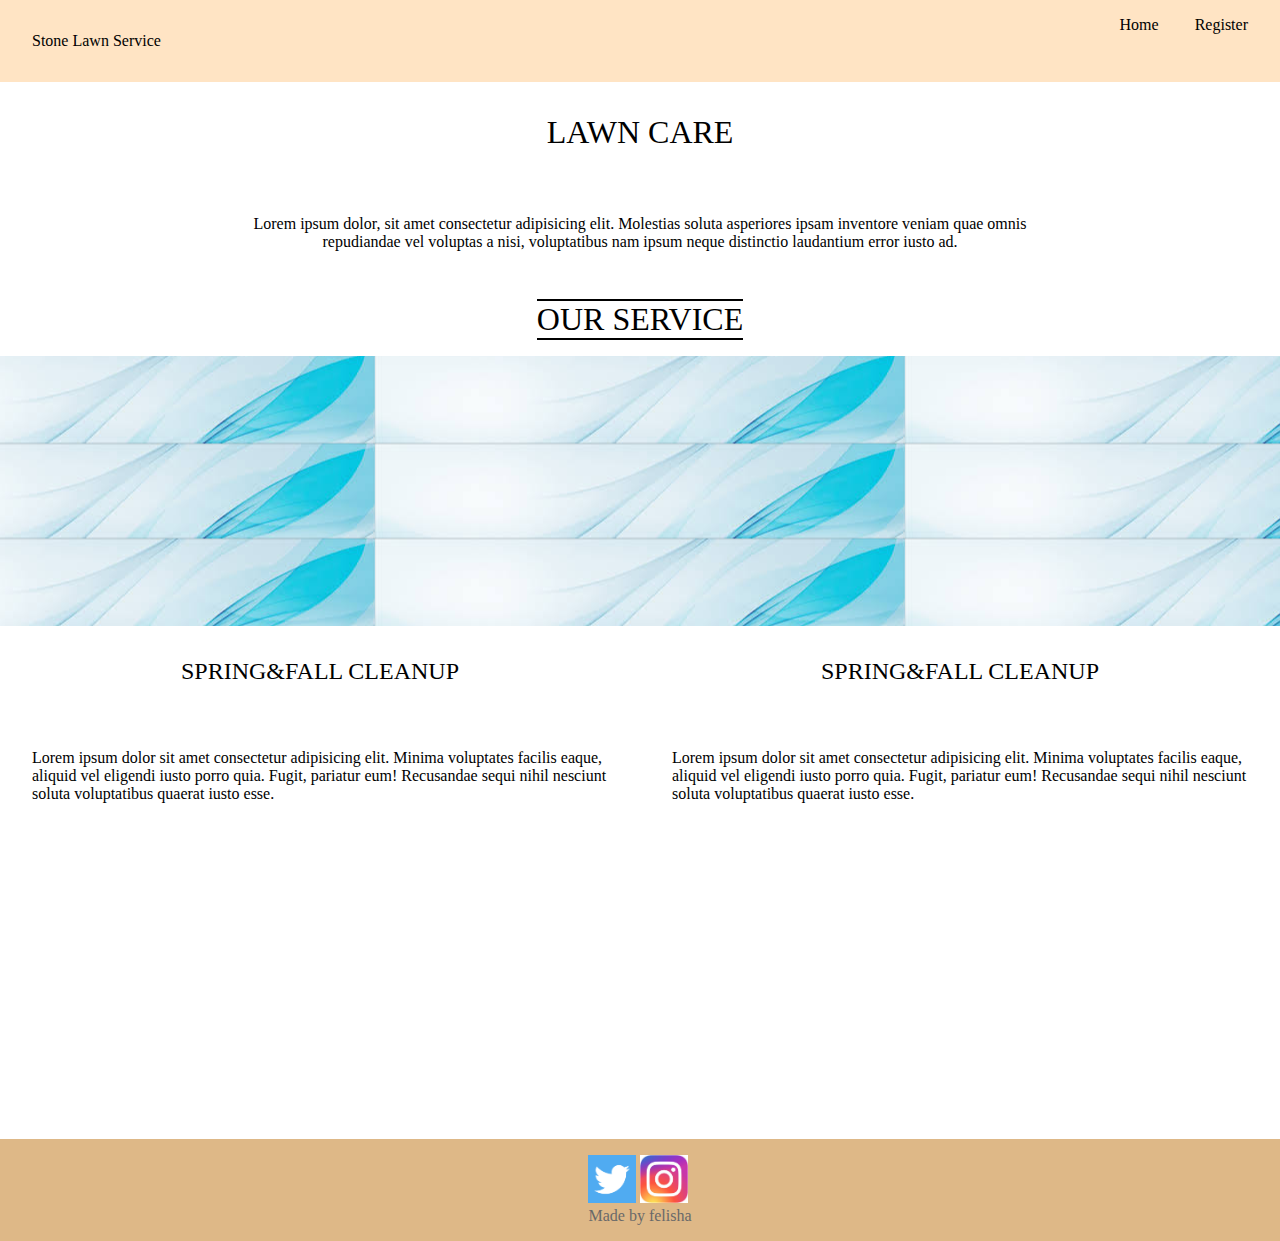
==== index.html @ 999ee8d3 "initial commit" ====
<!DOCTYPE html>
<html lang="en">
<head>
    <meta charset="UTF-8">
    <meta name="viewport" content="width=device-width, initial-scale=1.0">
    <title>Regen 3 FAVE</title>
    <link rel="stylesheet" href="style.css">
</head>
<body>
    <nav class="nav">
        <div class="nav-item">
            <div class="nav-left">
                stone lawn service
            </div>
        </div>
        <div class="nav-right">
            <span class="nav-item">home</span>
            <span class="nav-item">register</span>
        </div>
    </nav>
    <div class=" picturepicture-1"></div>
    <main class="main">
        <h1 class="heading heading-1">
            lawn care
        </h1>
        <p class="content">
            Lorem ipsum dolor, sit amet consectetur adipisicing elit. Molestias soluta asperiores ipsam inventore veniam quae omnis repudiandae vel voluptas a nisi, voluptatibus nam ipsum neque distinctio laudantium error iusto ad.
        </p>
        <h1 class="heading heading-2">
            Our service
        </h1>
    </main>
    <div class="picture picture-2"></div>
    <div class="bottom-content">
        <div class="bottom-section bottom-left">
            <h2 class="bottom-title">
                Spring&Fall cleanup
            </h2>
            <span class="bottom-text">
                Lorem ipsum dolor sit amet consectetur adipisicing elit. Minima voluptates facilis eaque, aliquid vel eligendi iusto porro quia. Fugit, pariatur eum! Recusandae sequi nihil nesciunt soluta voluptatibus quaerat iusto esse.
            </span>
            <img src="https://www.its.ac.id/news/wp-content/uploads/sites/2/2019/11/images.jpg" alt="" class="bottom-image">
        </div>
        <div class="bottom-section bottom-right">
            <h2 class="bottom-title">
                Spring&Fall cleanup
            </h2>
            <span class="bottom-text">
                Lorem ipsum dolor sit amet consectetur adipisicing elit. Minima voluptates facilis eaque, aliquid vel eligendi iusto porro quia. Fugit, pariatur eum! Recusandae sequi nihil nesciunt soluta voluptatibus quaerat iusto esse.
            </span>
            <img src="https://www.its.ac.id/news/wp-content/uploads/sites/2/2019/11/images.jpg" alt="" class="bottom-image">

        </div>
    </div>
    <footer class="footer">
        <div class="footer-top">
           <img src="[data-uri]" alt="">
            <img src="[data-uri]" alt="">
            <p>Made by felisha</p>
        </div>
    </footer>
</body>
</html>
---- style.css ----
*{
    margin: 0;
    padding: 0;
    box-sizing: border-box;
}

.nav{
    display: flex;
    justify-content: space-between;
    background-color: bisque;
    color: black;
    padding: 1rem;
    text-transform: capitalize;
}

.nav-item {
    margin: 1rem;
}

.picture{
    height: 30vh;
    background-image: url([data-uri]);
    background-position: center;

}

.picture-2{
        background-image: url([data-uri]);
}

.main{
    display: flex;
    flex-direction: column;
    justify-content: center;
    align-items: center;
}

.main > * {
    margin: 2rem;
}

.heading{
    text-transform: uppercase;
    font-weight: 100;
}

.content{
    width: 50rem;
    text-align: center;
}

.heading-2{
    border-top: 2px solid black;
    border-bottom: 2px solid black;
    margin: 1rem;
}


.bottom-content{
    display: flex;
}

.bottom-title{
    text-transform: uppercase;
    font-weight: 200;
}

.bottom-image{
    height: 15rem;
}

.bottom-section{
    display: flex;
    flex-direction: column;
    justify-content: center;
    align-items: center;
}

.bottom-section > * {
    margin: 2rem;
}

.footer{
    background-color: burlywood;
    color: dimgray;
    display: flex;
    flex-direction: column;
    justify-content: center;
    align-items: center;
    padding: 1rem;
}

.footer-bottom{
    text-transform: capitalize;
}
.footer-top > img{
    height: 3rem;
}
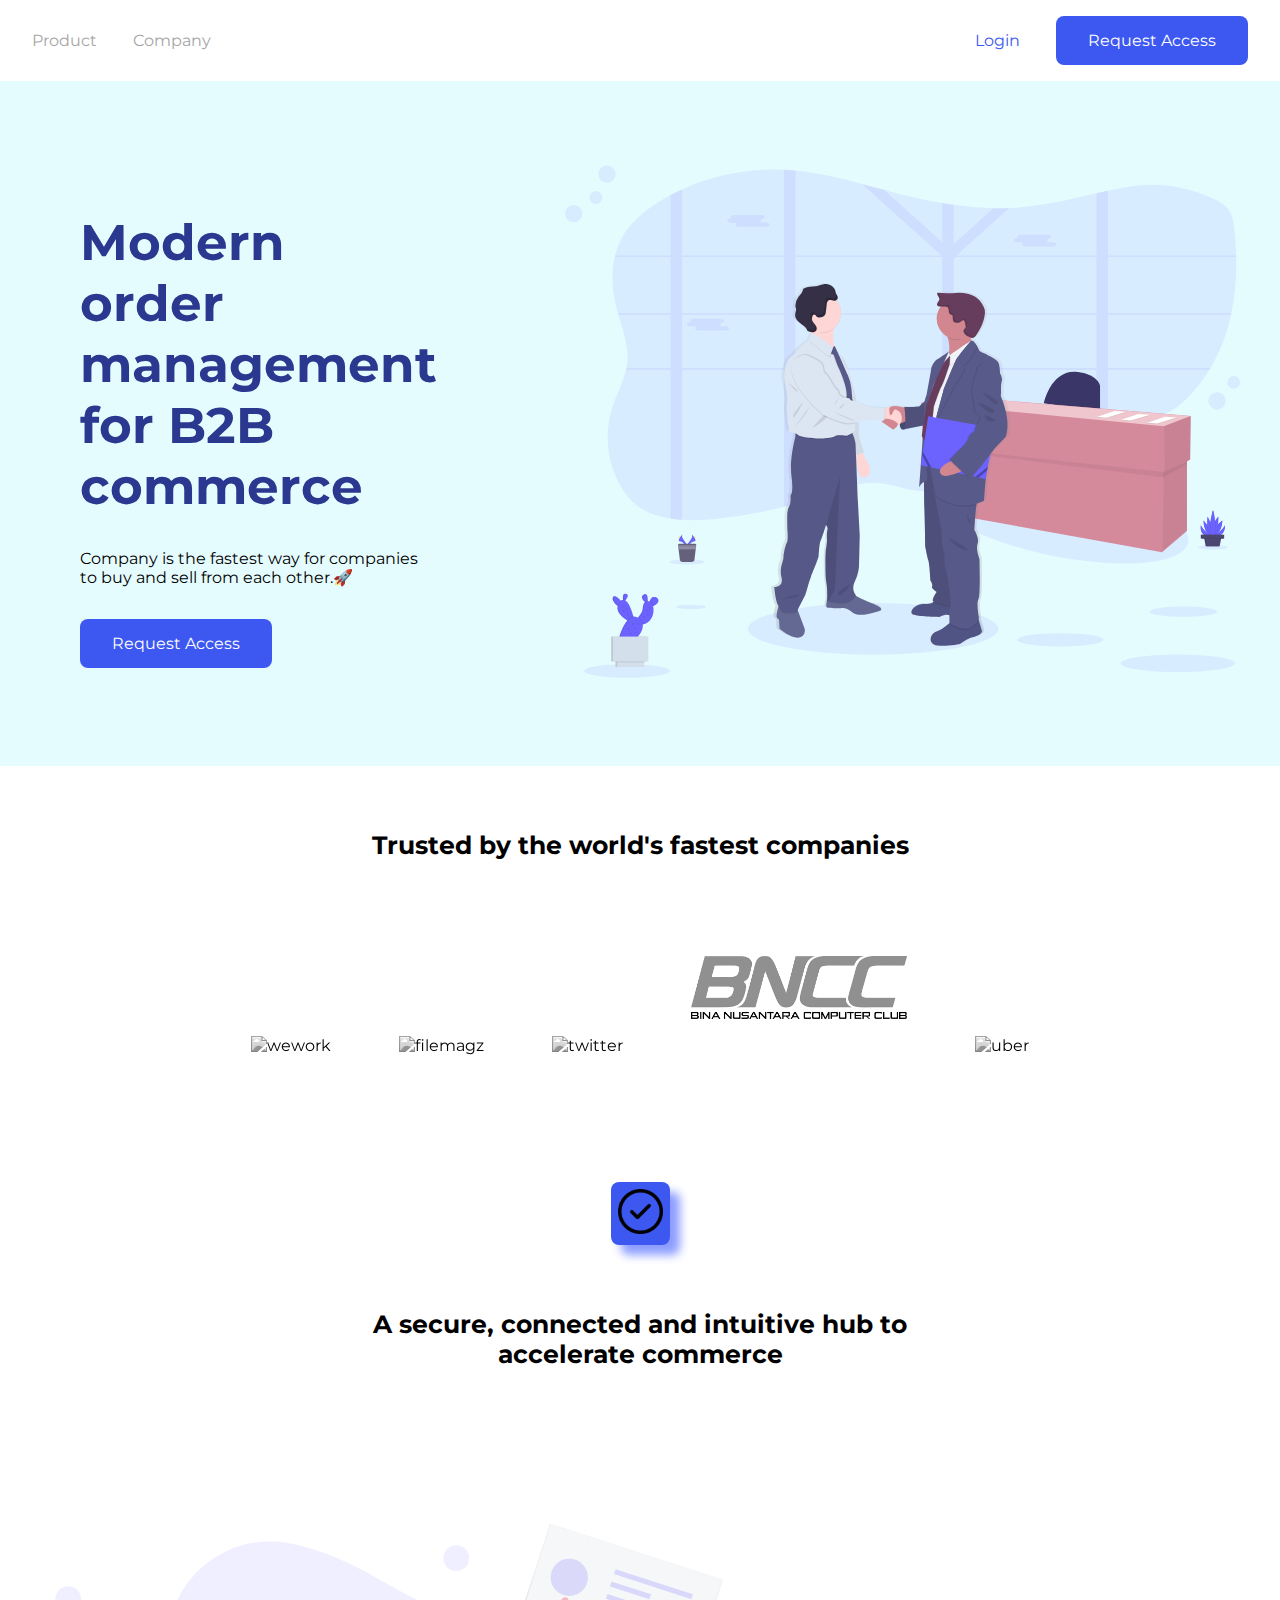
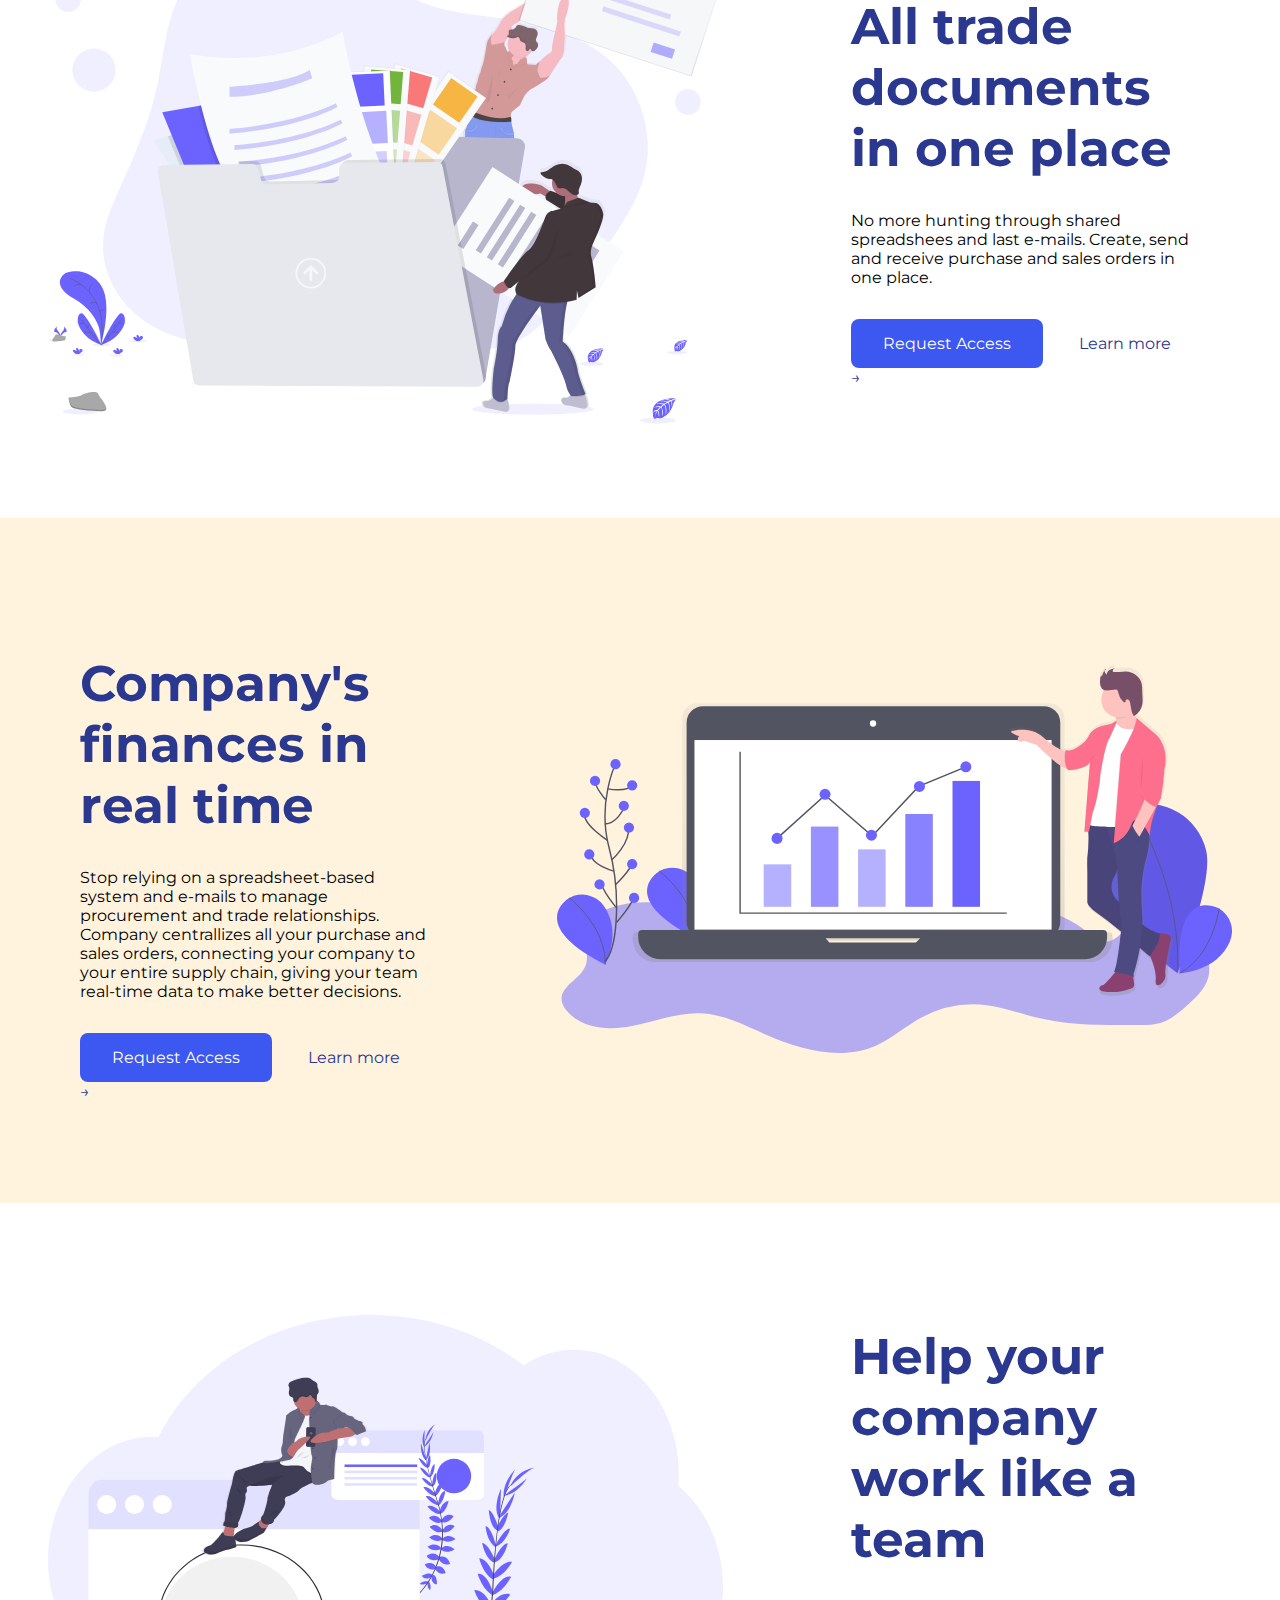
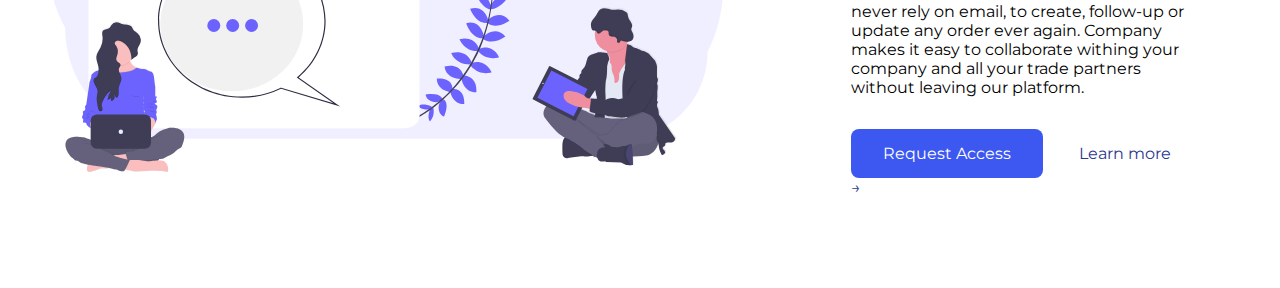
==== commit a3fd8a75: "compro halfway done" ====
--- a/index.html
+++ b/index.html
@@ -1,63 +1,129 @@
 <!DOCTYPE html>
 <html lang="en">
+
 <head>
     <meta charset="UTF-8">
     <meta name="viewport" content="width=device-width, initial-scale=1.0">
-    <title>Regen 3 FAVE</title>
+    <title>FM Inc</title>
+    <link
+        href="https://fonts.googleapis.com/css2?family=Montserrat:ital,wght@0,500;0,600;0,700;0,800;0,900;1,200&display=swap"
+        rel="stylesheet">
     <link rel="stylesheet" href="style.css">
 </head>
+
 <body>
+
     <nav class="nav">
-        <div class="nav-item">
-            <div class="nav-left">
-                stone lawn service
-            </div>
+        <div class="nav-left">
+            <a href="#" class="nav-item">Product</a href="#">
+            <a href="#" class="nav-item">Company</a href="#">
+        </div>
+        <div class="nav-mid">
+            <img src="" alt="" class="nav-item">
         </div>
         <div class="nav-right">
-            <span class="nav-item">home</span>
-            <span class="nav-item">register</span>
+            <a href="#" class="nav-item">Login</a href="#">
+            <a href="#" class="reg-btn">Request Access</a>
         </div>
     </nav>
-    <div class=" picturepicture-1"></div>
+
     <main class="main">
-        <h1 class="heading heading-1">
-            lawn care
-        </h1>
-        <p class="content">
-            Lorem ipsum dolor, sit amet consectetur adipisicing elit. Molestias soluta asperiores ipsam inventore veniam quae omnis repudiandae vel voluptas a nisi, voluptatibus nam ipsum neque distinctio laudantium error iusto ad.
-        </p>
-        <h1 class="heading heading-2">
-            Our service
-        </h1>
+        <div class="sec-content">
+            <h2 class="heading">
+                Modern order management for B2B commerce
+            </h2>
+            <p class="content">
+                Company is the fastest way for companies to buy and sell from each other.🚀
+            </p>
+            <a href="#" class="reg-btn">Request Access</a>
+        </div>
+        <div class="sec-illus">
+            <img src="asset/undraw_business_deal_cpi9.svg"
+                alt="Business Deal" class="illus">
+        </div>
     </main>
-    <div class="picture picture-2"></div>
-    <div class="bottom-content">
-        <div class="bottom-section bottom-left">
-            <h2 class="bottom-title">
-                Spring&Fall cleanup
+
+    <div class="sec2">
+        <h3 class="title">Trusted by the world's fastest companies</h3>
+        <div class="logos">
+            <img src="https://www.stickpng.com/assets/images/5842fb74a6515b1e0ad75b32.png" alt="wework" class="logo">
+            <img src="https://www.filemagz.com/wp-content/uploads/2015/11/cropped-logo_file_web.png" alt="filemagz"
+                class="logo">
+            <img src="https://www.iqraprimary.com/wp-content/uploads/2019/09/twitter-logo.png" alt="twitter"
+                class="logo">
+            <img src="[data-uri]"
+                alt="bncc" class="logo">
+            <img src="https://pngimg.com/uploads/uber/uber_PNG19.png" alt="uber" class="logo">
+        </div>
+        <br>
+        <br>
+        <br>
+        <br>
+        <br>
+        <div class="check-icon">
+            <img src="asset/check-mark.png" alt="check-mark">
+        </div>
+        <h3 class="title">A secure, connected and intuitive hub to accelerate commerce</h3>
+
+    </div>
+
+    <div class="sec3 sec">
+        <div class="sec-illus">
+            <img src="asset/undraw_upload_87y9.svg" alt="upload" class="illus">
+        </div>
+        <div class="sec-content">
+            <h2 class="heading">
+                All trade documents in one place
             </h2>
-            <span class="bottom-text">
-                Lorem ipsum dolor sit amet consectetur adipisicing elit. Minima voluptates facilis eaque, aliquid vel eligendi iusto porro quia. Fugit, pariatur eum! Recusandae sequi nihil nesciunt soluta voluptatibus quaerat iusto esse.
-            </span>
-            <img src="https://www.its.ac.id/news/wp-content/uploads/sites/2/2019/11/images.jpg" alt="" class="bottom-image">
-        </div>
-        <div class="bottom-section bottom-right">
-            <h2 class="bottom-title">
-                Spring&Fall cleanup
-            </h2>
-            <span class="bottom-text">
-                Lorem ipsum dolor sit amet consectetur adipisicing elit. Minima voluptates facilis eaque, aliquid vel eligendi iusto porro quia. Fugit, pariatur eum! Recusandae sequi nihil nesciunt soluta voluptatibus quaerat iusto esse.
-            </span>
-            <img src="https://www.its.ac.id/news/wp-content/uploads/sites/2/2019/11/images.jpg" alt="" class="bottom-image">
+            <p class="content">
+                No more hunting through shared spreadshees and last e-mails. Create, send and receive purchase and sales orders in one place.
+            </p>
+            <div class="links">
+                <a href="#" class="reg-btn">Request Access</a>
+                <a href="#" class="learn-more">Learn more →</a>
+            </div>
 
         </div>
     </div>
-    <footer class="footer">
-        <div class="footer-top">
-           <img src="[data-uri]" alt="">
-            <img src="[data-uri]" alt="">
-            <p>Made by felisha</p>
+
+    <div class="sec4 sec">
+        <div class="sec-content">
+            <h2 class="heading">Company's finances in real time</h2>
+            <p class="content">
+                Stop relying on a spreadsheet-based system and e-mails to manage procurement and trade relationships. Company centrallizes all your purchase and sales orders, connecting your company to your entire supply chain, giving your team real-time data to make better decisions.
+            </p>
+            <div class="links">
+                <a href="#" class="reg-btn">Request Access</a>
+                <a href="#" class="learn-more">Learn more →</a>
+            </div>
         </div>
-    </footer>
+        <div class="sec-illus">
+            <img src="asset/undraw_finance_0bdk.svg" alt="sec3" class="illus">
+        </div>
+    </div>
+
+    <div class="sec sec3">
+        <div class="sec-illus">
+            <img src="asset/undraw_Group_chat_unwm.svg" alt="group-char" class="illus">
+        </div>
+        <div class="sec-content">
+            <h2 class="heading">
+                Help your company work like a team
+            </h2>
+            <p class="content">
+                never rely on email, to create, follow-up or update any order ever again. Company makes it easy to collaborate withing your company and all your trade partners without leaving our platform.
+            </p>
+            <div class="links">
+                <a href="#" class="reg-btn">Request Access</a>
+                <a href="#" class="learn-more">Learn more →</a>
+            </div>
+        </div>
+    </div>
+
+
+
+
+
 </body>
+
 </html>--- a/style.css
+++ b/style.css
@@ -1,100 +1,163 @@
-*{
+* {
     margin: 0;
     padding: 0;
     box-sizing: border-box;
+    font-family: 'Montserrat', sans-serif;
 }
 
-.nav{
+.nav {
     display: flex;
     justify-content: space-between;
-    background-color: bisque;
-    color: black;
+    align-items: center;
+    background-color: white;
     padding: 1rem;
-    text-transform: capitalize;
 }
 
-.nav-item {
-    margin: 1rem;
+
+a {
+    text-decoration: none;
 }
 
-.picture{
-    height: 30vh;
-    background-image: url([data-uri]);
-    background-position: center;
-
+.nav a {
+    margin: 0rem 1rem;
 }
 
-.picture-2{
-        background-image: url([data-uri]);
+.nav-left .nav-item {
+    color: #A5A5A5;
 }
 
-.main{
+.nav-left .nav-item:hover {
+    color: #3C58F0;
+}
+
+
+.reg-btn {
+    background-color: #3C58F0;
+    border: none;
+    border-radius: 0.5rem;
+    color: white;
+    padding: 15px 32px;
+    text-align: center;
+    display: inline-block;
+    font-size: 16px;
+}
+
+.reg-btn:hover {
+    background-color: rgb(48, 67, 172);
+    border: none;
+    border-radius: 0.5rem;
+    color: white;
+    padding: 15px 32px;
+    text-align: center;
+    display: inline-block;
+    font-size: 16px;
+}
+
+.nav-right .nav-item {
+    color: #3C58F0;
+}
+
+.nav-right .nav-item:hover {
+    color: rgb(105, 120, 216);
+}
+
+.illus {
+    height: 65vh;
+    width: 75vh;
+    margin: 3rem 3rem;
+}
+
+.heading {
+    color: #2B388F;
+    font-size: 50px;
+    margin: 2rem 0rem;
+}
+
+.content {
+    margin: 2rem 0rem;
+}
+
+.main {
+    display: flex;
+    flex-direction: row;
+    justify-content: space-around;
+    align-items: center;
+    background-color: #E5FCFF;
+}
+
+
+.sec-content {
+    margin: 5rem;
+}
+
+.sec2 {
     display: flex;
     flex-direction: column;
     justify-content: center;
     align-items: center;
 }
 
-.main > * {
+.title {
+    font-weight: 2000;
+    font-size: 25px;
+    padding: 2rem 20rem;
     margin: 2rem;
-}
-
-.heading{
-    text-transform: uppercase;
-    font-weight: 100;
-}
-
-.content{
-    width: 50rem;
     text-align: center;
 }
 
-.heading-2{
-    border-top: 2px solid black;
-    border-bottom: 2px solid black;
-    margin: 1rem;
-}
-
-
-.bottom-content{
-    display: flex;
-}
-
-.bottom-title{
-    text-transform: uppercase;
-    font-weight: 200;
-}
-
-.bottom-image{
-    height: 15rem;
-}
-
-.bottom-section{
-    display: flex;
-    flex-direction: column;
-    justify-content: center;
+.logos {
+    flex-direction: row;
+    justify-content: space-around;
     align-items: center;
 }
 
-.bottom-section > * {
+.logo {
+    height: 7vh;
     margin: 2rem;
+    filter: grayscale(100%)
 }
 
-.footer{
-    background-color: burlywood;
-    color: dimgray;
-    display: flex;
-    flex-direction: column;
-    justify-content: center;
-    align-items: center;
-    padding: 1rem;
+.check-icon {
+    background-color: #3C58F0;
+    border: none;
+    border-radius: 0.5rem;
+    box-shadow: 10px 10px 10px rgb(140, 157, 255);
+    padding: 7px 7px;
+    text-align: center;
+    display: inline-block;
 }
 
-.footer-bottom{
-    text-transform: capitalize;
-}
-.footer-top > img{
-    height: 3rem;
+.check-icon img {
+    height: 5vh;
+    color: white;
+    /* margin-top: 6rem; */
 }
 
+.sec3 {
 
+    display: flex;
+    flex-direction: row;
+    justify-content: space-around;
+    align-items: center;
+
+}
+
+.learn-more {
+    margin: 2rem;
+    color: #2B388F;
+}
+
+.learn-more:hover {
+    margin: 2rem;
+    color: rgb(105, 120, 216);
+}
+
+.sec4 {
+
+    display: flex;
+    flex-direction: row;
+    justify-content: space-around;
+    align-items: center;
+    background-color: #FFF3DE;
+
+}
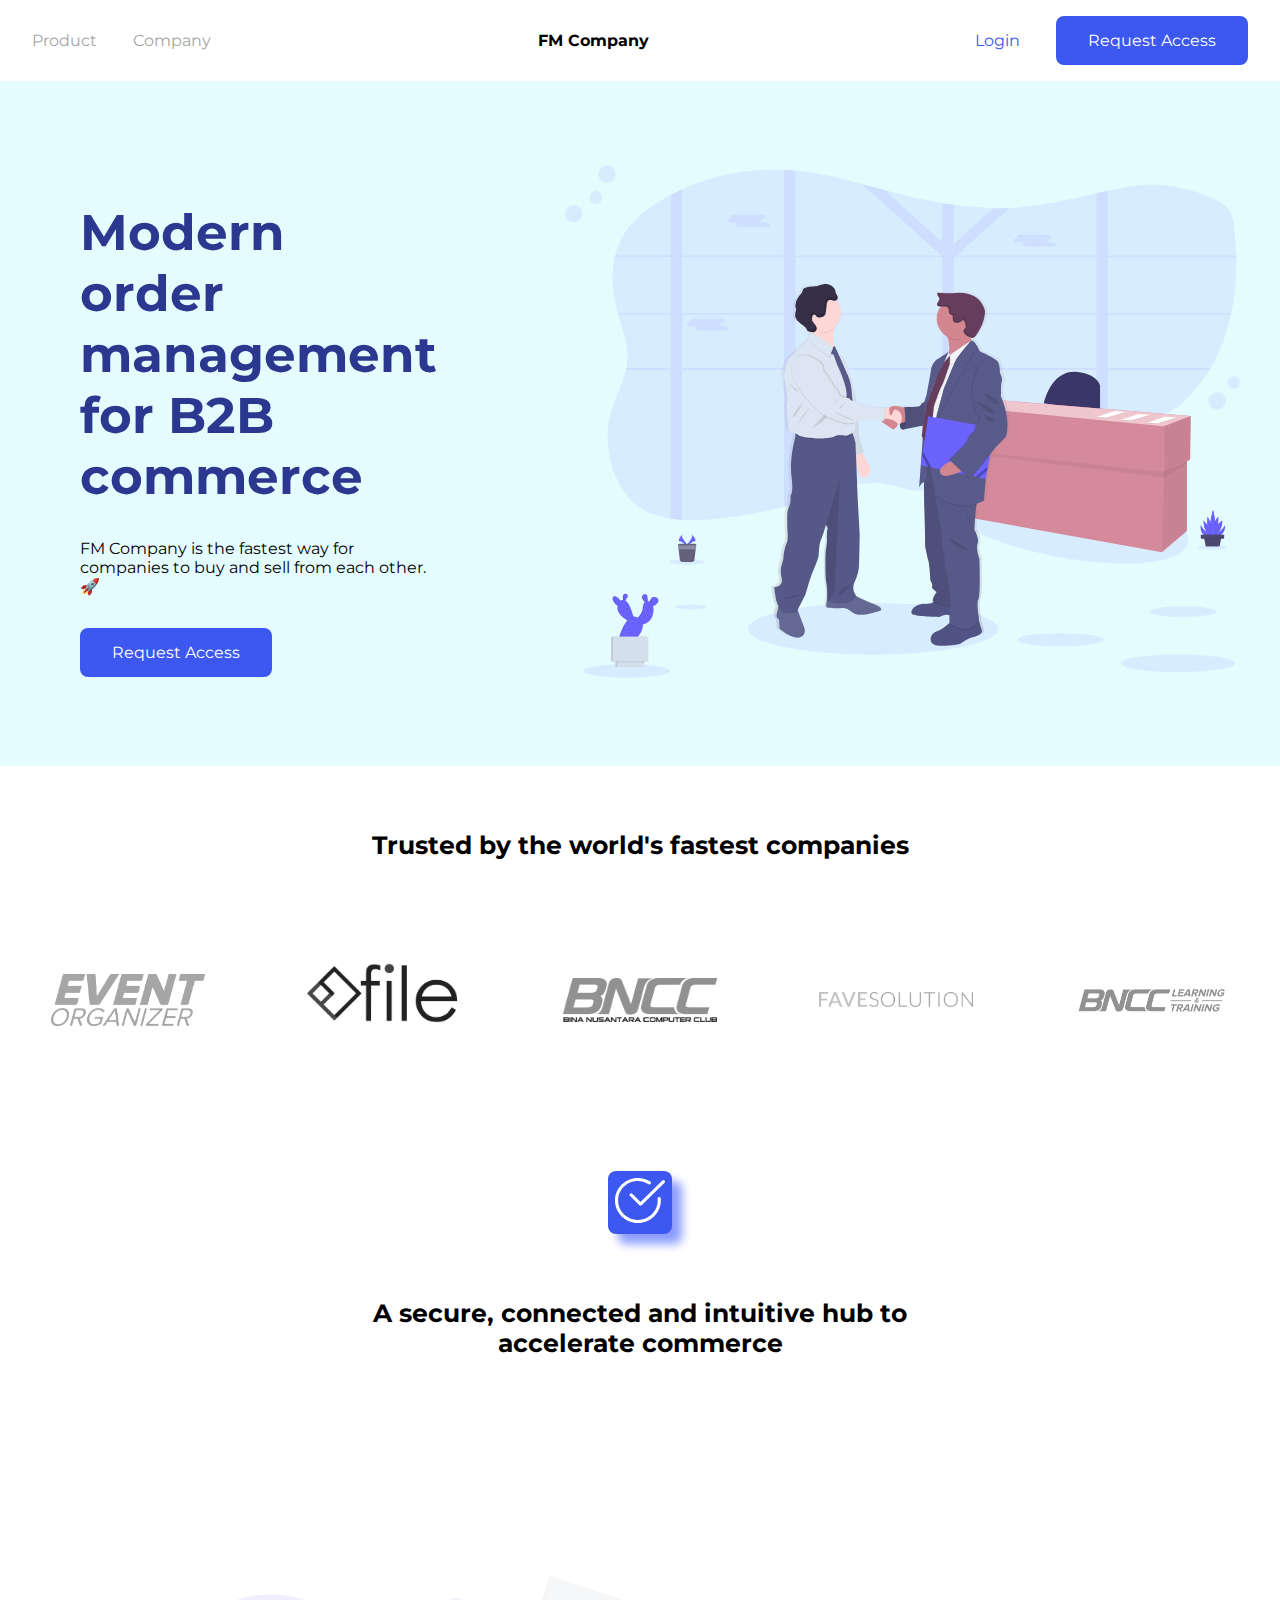
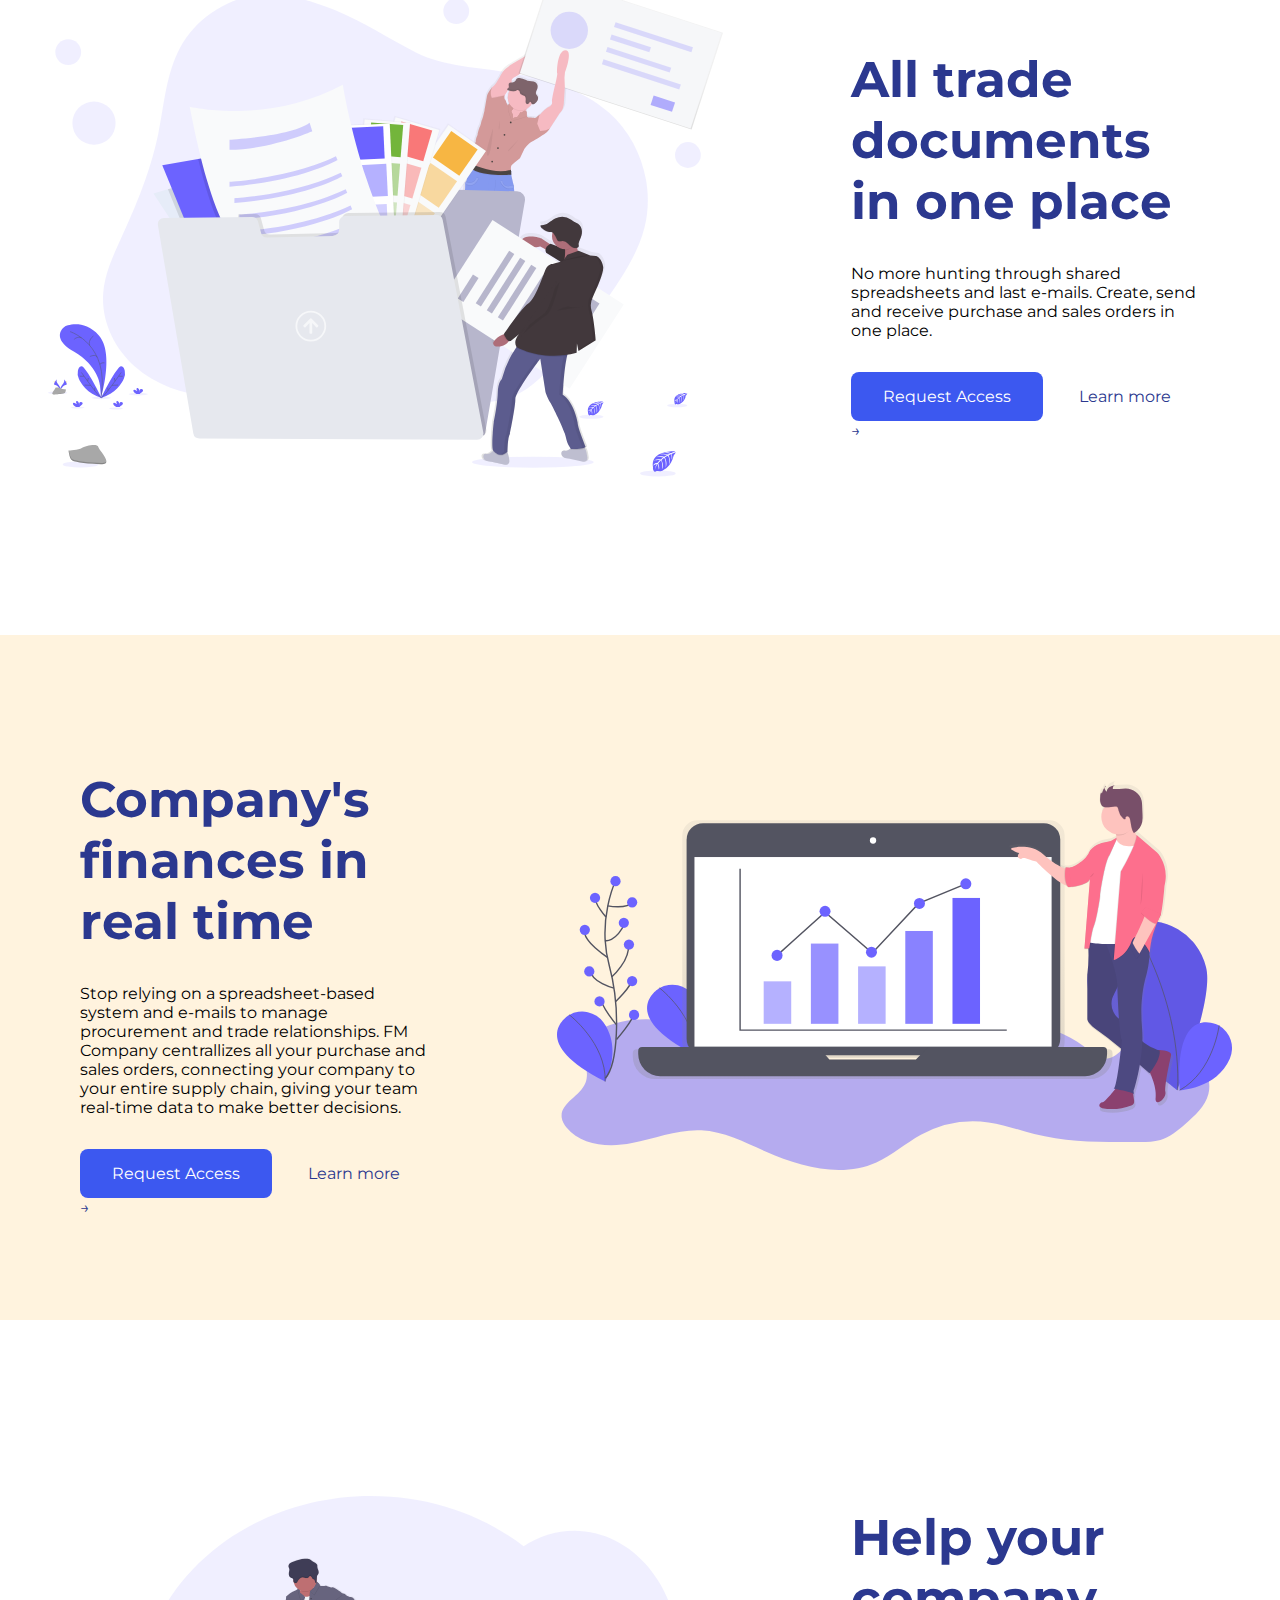
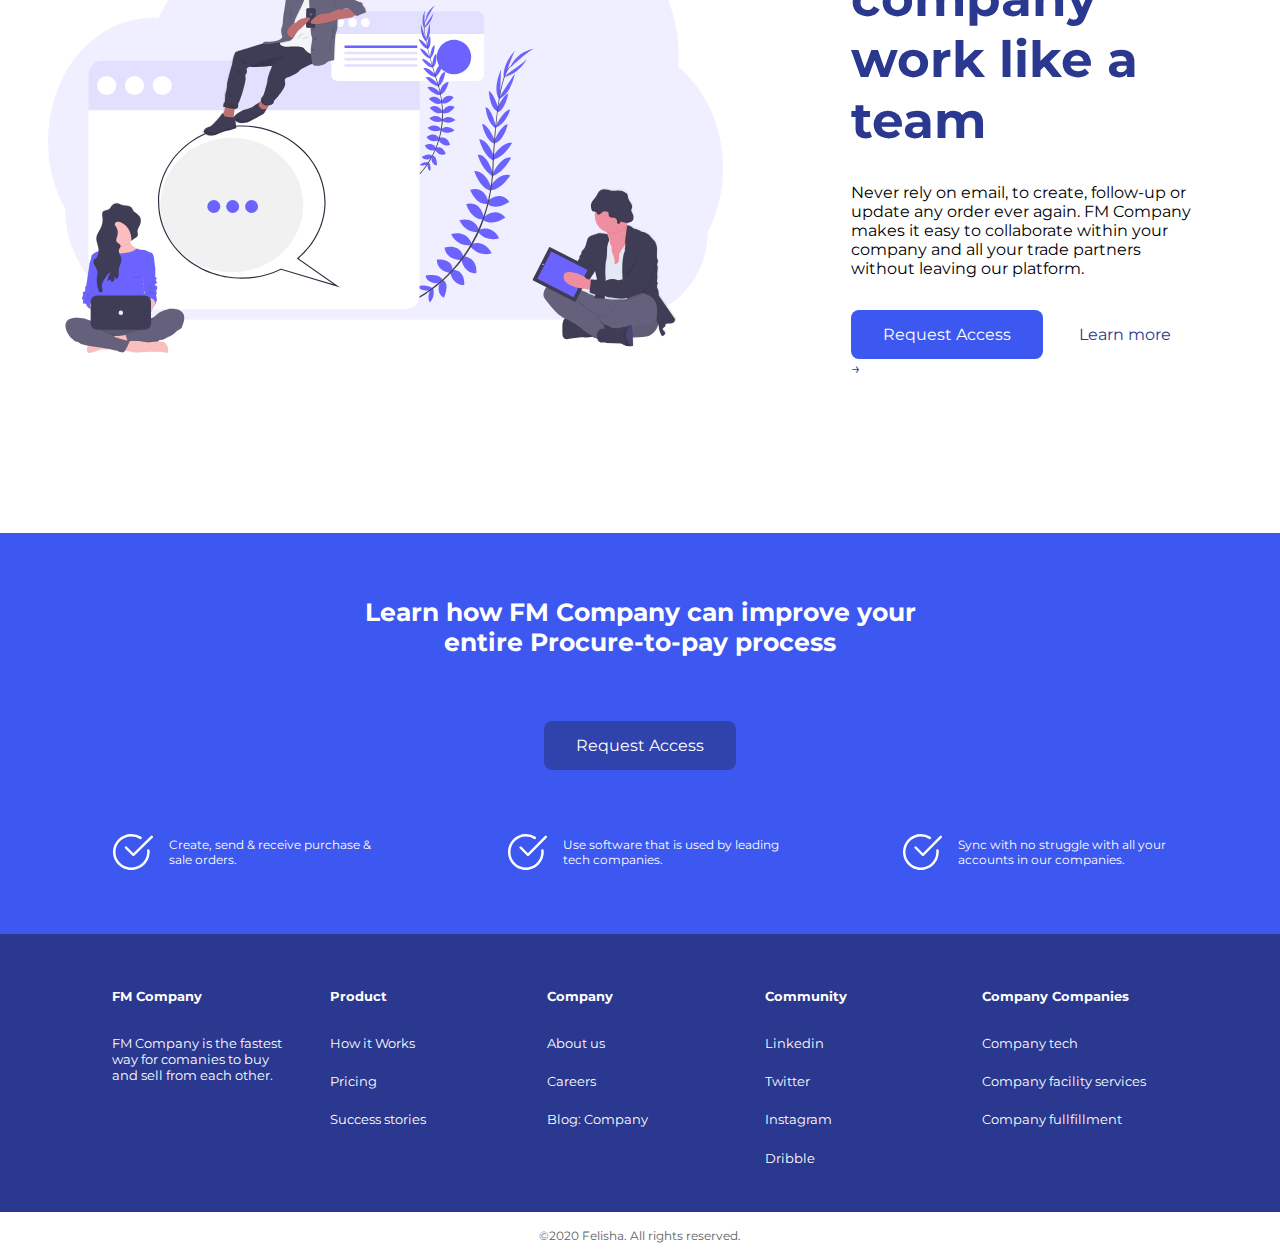
==== commit ea4f63ef: "compro selesai:)" ====
--- a/index.html
+++ b/index.html
@@ -4,7 +4,7 @@
 <head>
     <meta charset="UTF-8">
     <meta name="viewport" content="width=device-width, initial-scale=1.0">
-    <title>FM Inc</title>
+    <title>FM Company</title>
     <link
         href="https://fonts.googleapis.com/css2?family=Montserrat:ital,wght@0,500;0,600;0,700;0,800;0,900;1,200&display=swap"
         rel="stylesheet">
@@ -19,7 +19,7 @@
             <a href="#" class="nav-item">Company</a href="#">
         </div>
         <div class="nav-mid">
-            <img src="" alt="" class="nav-item">
+            <span class="nav-item">FM Company</span>
         </div>
         <div class="nav-right">
             <a href="#" class="nav-item">Login</a href="#">
@@ -33,27 +33,23 @@
                 Modern order management for B2B commerce
             </h2>
             <p class="content">
-                Company is the fastest way for companies to buy and sell from each other.🚀
+                FM Company is the fastest way for companies to buy and sell from each other.🚀
             </p>
             <a href="#" class="reg-btn">Request Access</a>
         </div>
         <div class="sec-illus">
-            <img src="asset/undraw_business_deal_cpi9.svg"
-                alt="Business Deal" class="illus">
+            <img src="asset/undraw_business_deal_cpi9.svg" alt="Business Deal" class="illus">
         </div>
     </main>
 
     <div class="sec2">
         <h3 class="title">Trusted by the world's fastest companies</h3>
         <div class="logos">
-            <img src="https://www.stickpng.com/assets/images/5842fb74a6515b1e0ad75b32.png" alt="wework" class="logo">
-            <img src="https://www.filemagz.com/wp-content/uploads/2015/11/cropped-logo_file_web.png" alt="filemagz"
-                class="logo">
-            <img src="https://www.iqraprimary.com/wp-content/uploads/2019/09/twitter-logo.png" alt="twitter"
-                class="logo">
-            <img src="[data-uri]"
-                alt="bncc" class="logo">
-            <img src="https://pngimg.com/uploads/uber/uber_PNG19.png" alt="uber" class="logo">
+           <img src="asset/EEO.png" alt="EEO" class="logo">
+           <img src="asset/file_official_logo.png" alt="FILE" class="logo">
+           <img src="asset/bncc_new_whiteBG_1.png" alt="BNCC" class="logo">
+           <img src="asset/favesolution.png" alt="FAVE" class="logo">
+           <img src="asset/lnt-bncc.png" alt="LnT" class="logo">
         </div>
         <br>
         <br>
@@ -61,7 +57,7 @@
         <br>
         <br>
         <div class="check-icon">
-            <img src="asset/check-mark.png" alt="check-mark">
+            <img src="asset/checkmark.svg" alt="check-mark">
         </div>
         <h3 class="title">A secure, connected and intuitive hub to accelerate commerce</h3>
 
@@ -76,7 +72,8 @@
                 All trade documents in one place
             </h2>
             <p class="content">
-                No more hunting through shared spreadshees and last e-mails. Create, send and receive purchase and sales orders in one place.
+                No more hunting through shared spreadsheets and last e-mails. Create, send and receive purchase and
+                sales orders in one place.
             </p>
             <div class="links">
                 <a href="#" class="reg-btn">Request Access</a>
@@ -90,7 +87,10 @@
         <div class="sec-content">
             <h2 class="heading">Company's finances in real time</h2>
             <p class="content">
-                Stop relying on a spreadsheet-based system and e-mails to manage procurement and trade relationships. Company centrallizes all your purchase and sales orders, connecting your company to your entire supply chain, giving your team real-time data to make better decisions.
+                Stop relying on a spreadsheet-based system and e-mails to manage procurement and trade relationships.
+                FM Company centrallizes all your purchase and sales orders, connecting your company to your entire
+                supply
+                chain, giving your team real-time data to make better decisions.
             </p>
             <div class="links">
                 <a href="#" class="reg-btn">Request Access</a>
@@ -111,7 +111,8 @@
                 Help your company work like a team
             </h2>
             <p class="content">
-                never rely on email, to create, follow-up or update any order ever again. Company makes it easy to collaborate withing your company and all your trade partners without leaving our platform.
+                Never rely on email, to create, follow-up or update any order ever again. FM Company makes it easy to
+                collaborate within your company and all your trade partners without leaving our platform.
             </p>
             <div class="links">
                 <a href="#" class="reg-btn">Request Access</a>
@@ -120,6 +121,114 @@
         </div>
     </div>
 
+    <div class="sec6 sec2">
+        <h3 class="title sec6-title">
+            Learn how FM Company can improve your entire Procure-to-pay process
+            </h2>
+            <a href="#" class="reg-btn">Request Access</a>
+            <div class="benefits">
+                <div class="benefits-content">
+                    <img src="asset/checkmark.svg" alt="check-mark">
+                    <p class="content">
+                        Create, send & receive purchase & sale orders.
+                    </p>
+                </div>
+                <div class="benefits-content">
+                    <img src="asset/checkmark.svg" alt="check-mark">
+                    <p class="content">
+                        Use software that is used by leading tech companies.
+                    </p>
+                </div>
+                <div class="benefits-content">
+                    <img src="asset/checkmark.svg" alt="check-mark">
+                    <p class="content">
+                        Sync with no struggle with all your accounts in our companies.
+                    </p>
+                </div>
+            </div>
+
+    </div>
+
+    <footer class="footer">
+        <div class="upper-footer">
+            <div class="footer-content">
+                <h4 class="footer-title">
+                    FM Company
+                </h4>
+                <p class="content">
+                    FM Company is the fastest way for comanies to buy and sell from each other.
+                </p>
+            </div>
+            <div class="footer-content">
+                <h4 class="footer-title">
+                    Product
+                </h4>
+                <p class="content">
+                    How it Works
+                </p>
+                <p class="content">
+                    Pricing
+                </p>
+                <p class="content">
+                    Success stories
+                </p>
+            </div>
+            <div class="footer-content">
+                <h4 class="footer-title">
+                    Company
+                </h4>
+                <p class="content">
+                    About us
+                </p>
+                <p class="content">
+                    Careers
+                </p>
+                <p class="content">
+                    Blog: Company
+                </p>
+            </div>
+
+            <div class="footer-content">
+                <h4 class="footer-title">
+                    Community
+                </h4>
+                <p class="content">
+                    Linkedin
+                </p>
+                <p class="content">
+                    Twitter
+                </p>
+                <p class="content">
+                    Instagram
+                </p>
+                <p class="content">
+                    Dribble
+                </p>
+            </div>
+
+            <div class="footer-content">
+                <h4 class="footer-title">
+                    Company Companies
+                </h4>
+                <p class="content">
+                    Company tech
+                </p>
+                <p class="content">
+                    Company facility services
+                </p>
+                <p class="content">
+                    Company fullfillment
+                </p>
+            </div>
+
+        </div>
+        <div class="lower-footer">
+            <p class="content">
+                ©2020 Felisha. All rights reserved.
+            </p>
+        </div>
+    </footer>
+
 
 
 
--- a/style.css
+++ b/style.css
@@ -18,6 +18,10 @@
     text-decoration: none;
 }
 
+.nav span {
+    font-weight: bolder;
+}
+
 .nav a {
     margin: 0rem 1rem;
 }
@@ -44,13 +48,6 @@
 
 .reg-btn:hover {
     background-color: rgb(48, 67, 172);
-    border: none;
-    border-radius: 0.5rem;
-    color: white;
-    padding: 15px 32px;
-    text-align: center;
-    display: inline-block;
-    font-size: 16px;
 }
 
 .nav-right .nav-item {
@@ -106,15 +103,21 @@
 }
 
 .logos {
+    display: flex;
     flex-direction: row;
     justify-content: space-around;
     align-items: center;
 }
 
 .logo {
-    height: 7vh;
-    margin: 2rem;
-    filter: grayscale(100%)
+    /* height: 7vh; */
+    width: 12%;
+    margin: 2rem;
+    filter: grayscale(100%);
+}
+
+.logo:hover {
+    filter: grayscale(0%);
 }
 
 .check-icon {
@@ -129,7 +132,7 @@
 
 .check-icon img {
     height: 5vh;
-    color: white;
+    /* color: white; */
     /* margin-top: 6rem; */
 }
 
@@ -139,6 +142,7 @@
     flex-direction: row;
     justify-content: space-around;
     align-items: center;
+    padding: 4rem 0rem;
 
 }
 
@@ -153,11 +157,88 @@
 }
 
 .sec4 {
-
     display: flex;
     flex-direction: row;
     justify-content: space-around;
     align-items: center;
     background-color: #FFF3DE;
-
-}
+}
+
+.sec6 {
+    background-color: #3C58F0;
+    color: white;
+}
+
+.sec6 .reg-btn {
+    background-color: rgb(48, 67, 172);
+}
+
+.sec6 .reg-btn:hover {
+    background-color: rgb(25, 38, 116);
+}
+
+.benefits {
+    display: flex;
+    flex-direction: row;
+    justify-content: space-around;
+    align-items: center;
+}
+
+.benefits-content {
+    display: flex;
+    flex-direction: row;
+    justify-content: center;
+    align-items: center;
+    color: white;
+    width: 25%;
+    font-size: 12px
+}
+
+.benefits-content img {
+    height: 4vh;
+    margin: 4rem 1rem;
+}
+
+.footer{
+    display: flex;
+    flex-direction: column;
+}
+
+.upper-footer{
+    display: flex;
+    flex-direction: row;
+    padding: 1.2rem 6rem;
+    background-color: #2B388F;
+}
+
+.footer-content p{
+    margin: 0.7rem 0rem;
+}
+
+.footer-content{
+    display: flex;
+    flex-direction: column;
+    justify-content: flex-start;
+    align-items: flex-start;
+    width: 20%;
+    color: white;
+    font-size: 13px;
+    padding: 1rem;
+
+}
+
+.footer-title{
+    font-weight: bolder;
+    margin: 1.2rem 0rem;
+}
+
+.lower-footer p{
+    margin: 0rem;
+}
+
+.lower-footer{
+    padding: 1rem;
+    text-align: center;
+    color: rgb(95, 95, 95);
+    font-size: 12px;
+}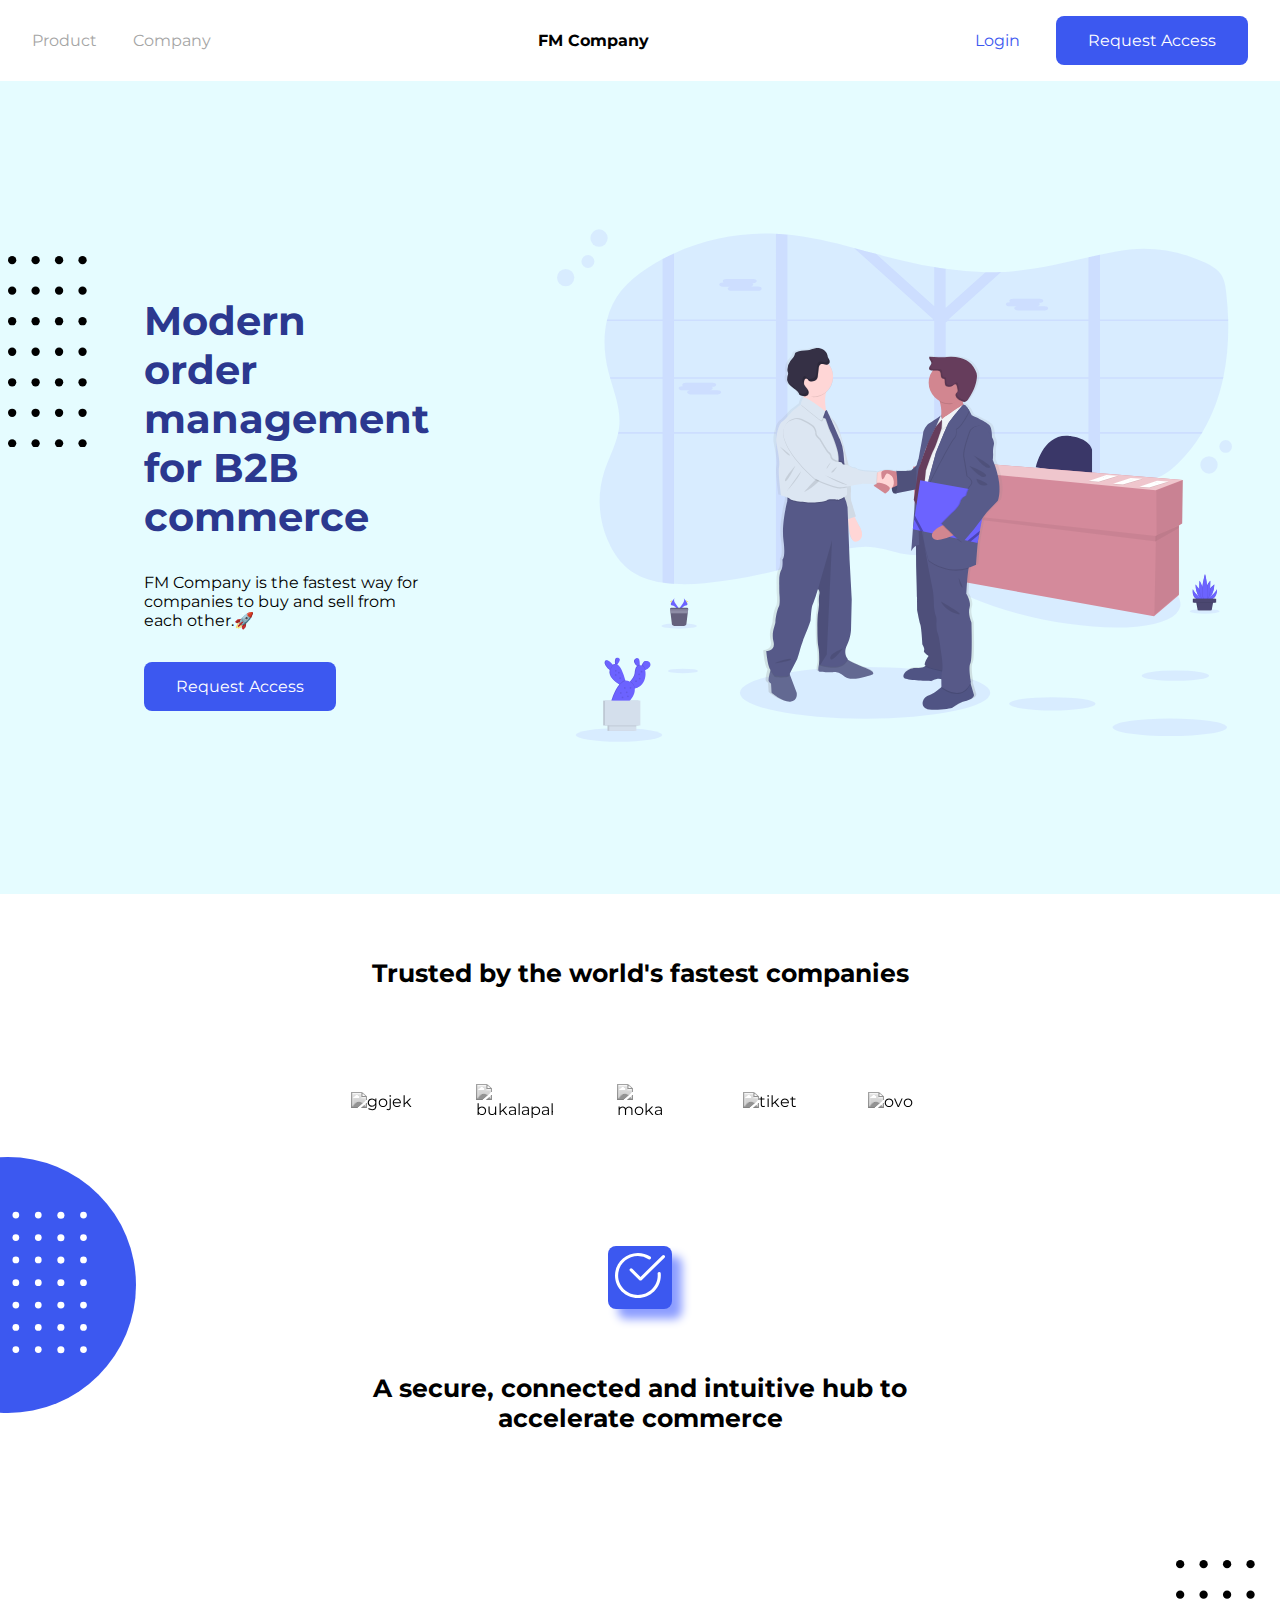
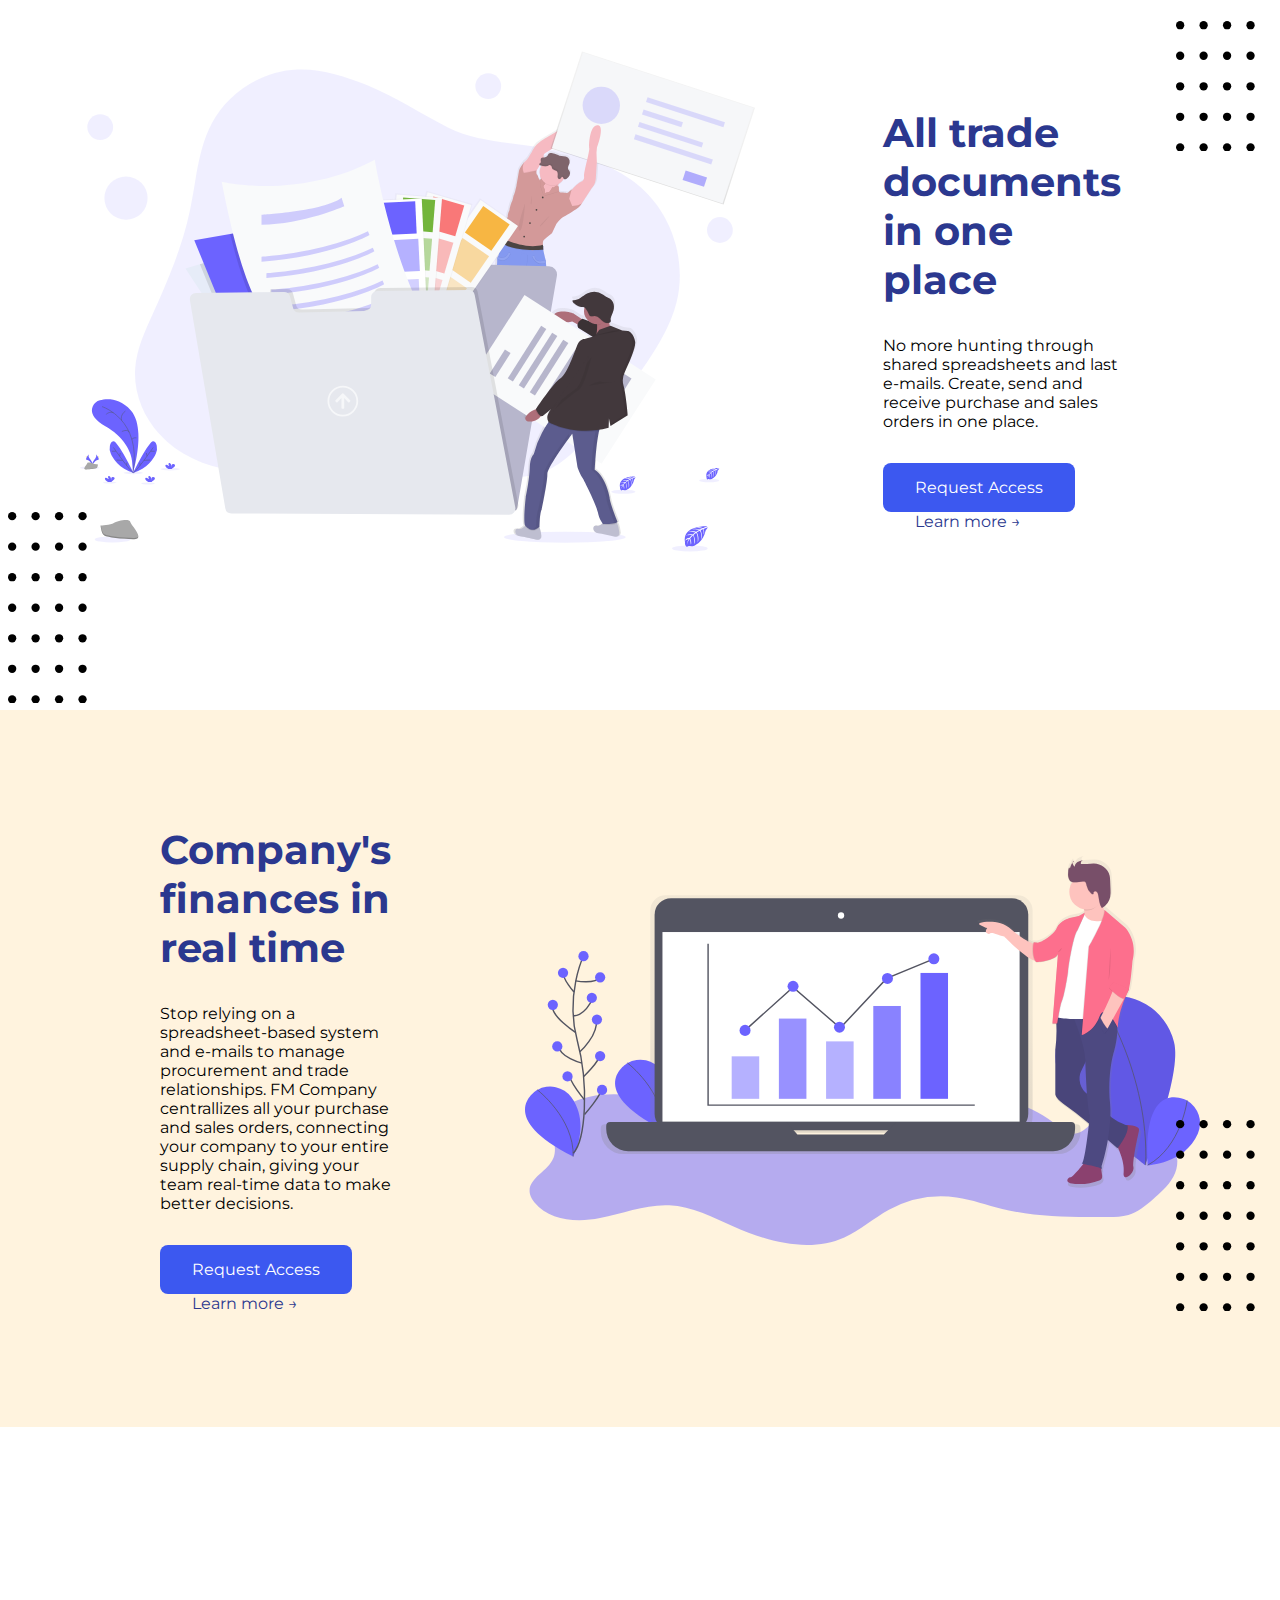
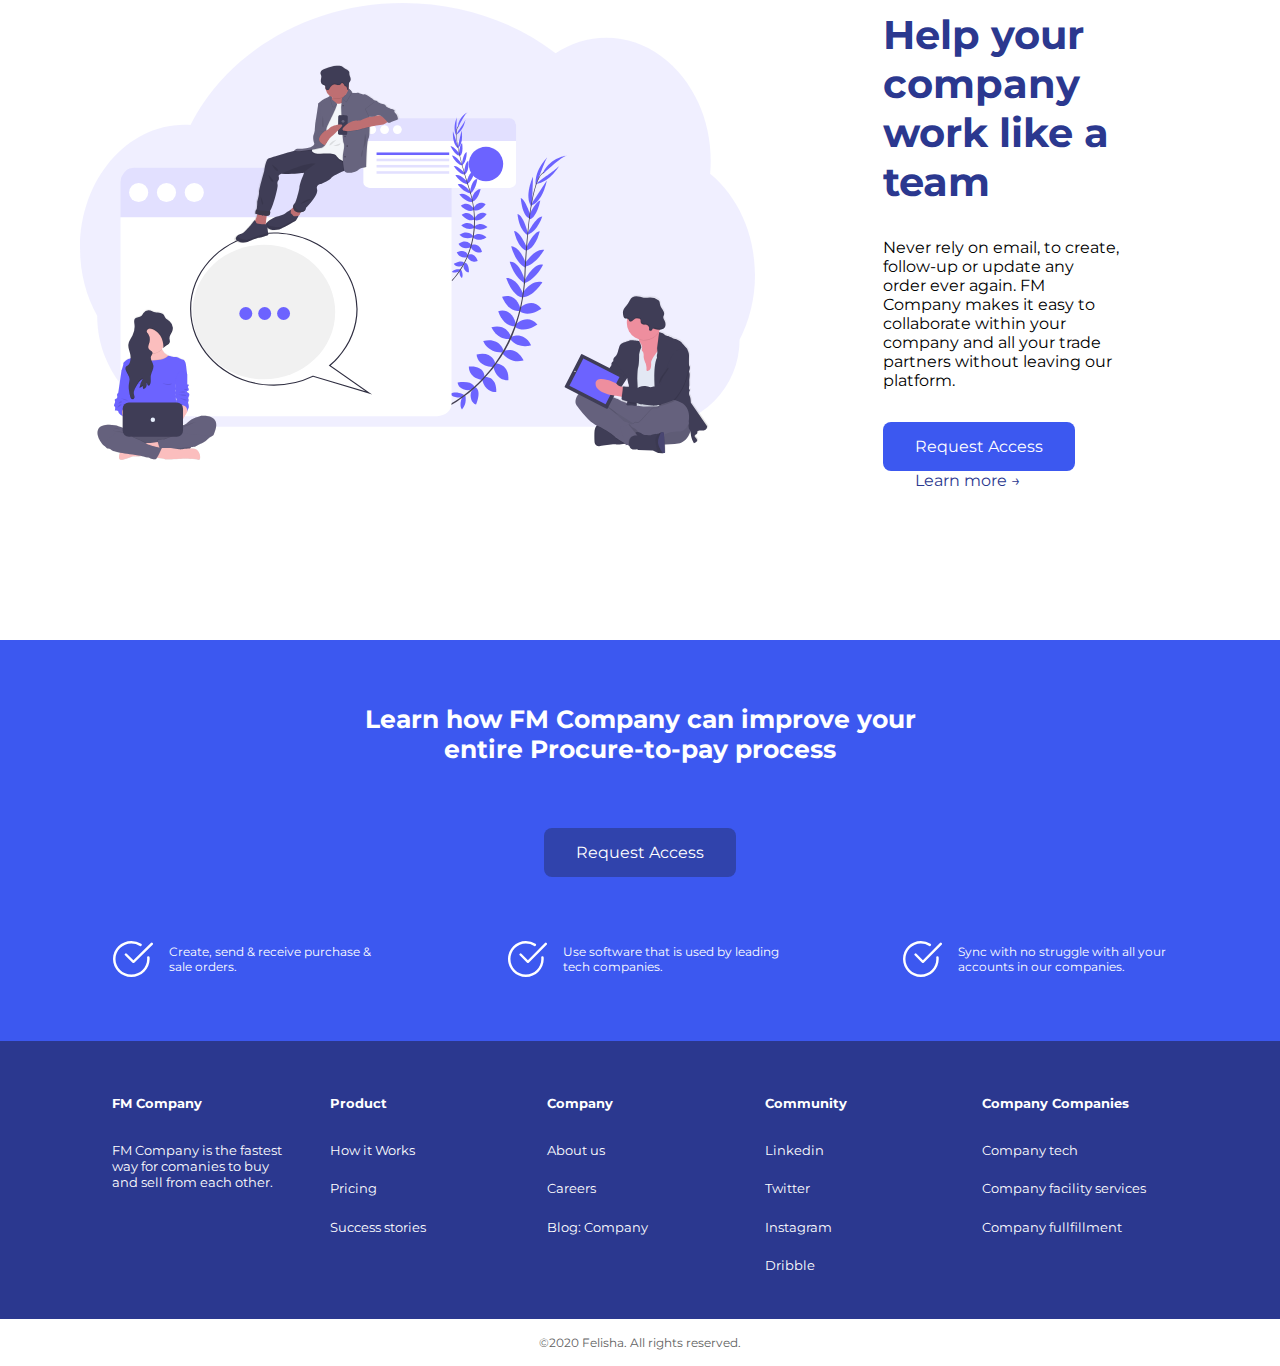
==== commit 60cd1b94: "web decorations added" ====
--- a/index.html
+++ b/index.html
@@ -13,6 +13,14 @@
 
 <body>
 
+    <img src="asset/Repeat Grid 2.svg" alt="decor" class="decor decor1">
+    <img src="asset/Group 56.svg" alt="decor" class="decor2">
+    <img src="asset/Repeat Grid 2.svg" alt="decor" class="decor decor3">
+    <img src="asset/Repeat Grid 2.svg" alt="decor" class="decor decor4">
+    <img src="asset/Repeat Grid 2.svg" alt="decor" class="decor decor5">
+    <img src="asset/Repeat Grid 1.svg" alt="decor" class="decor decor6 decor61">
+    <img src="asset/Repeat Grid 1.svg" alt="decor" class="decor decor6 decor62">
+
     <nav class="nav">
         <div class="nav-left">
             <a href="#" class="nav-item">Product</a href="#">
@@ -45,11 +53,15 @@
     <div class="sec2">
         <h3 class="title">Trusted by the world's fastest companies</h3>
         <div class="logos">
-           <img src="asset/EEO.png" alt="EEO" class="logo">
-           <img src="asset/file_official_logo.png" alt="FILE" class="logo">
-           <img src="asset/bncc_new_whiteBG_1.png" alt="BNCC" class="logo">
-           <img src="asset/favesolution.png" alt="FAVE" class="logo">
-           <img src="asset/lnt-bncc.png" alt="LnT" class="logo">
+            <img src="https://lever-client-logos.s3.amazonaws.com/ea3dc26a-36d6-4989-8596-ac871e4a9e82-1565162002737.png"
+                alt="gojek" class="logo">
+            <img src="https://pngimage.net/wp-content/uploads/2018/05/bukalapak-logo-png.png" alt="bukalapak"
+                class="logo">
+            <img src="https://lever-client-logos.s3.amazonaws.com/d0570c74-b7db-4975-af4d-c82f5b06292c-1562207153389.png"
+                alt="moka" class="logo">
+            <img src="https://beritalima.com/wp-content/uploads/2019/03/tiket.png" alt="tiket" class="logo">
+            <img src="https://upload.wikimedia.org/wikipedia/commons/thumb/e/eb/Logo_ovo_purple.svg/1200px-Logo_ovo_purple.svg.png"
+                alt="ovo" class="logo">
         </div>
         <br>
         <br>
@@ -228,11 +240,7 @@
             </p>
         </div>
     </footer>
-
-
-
-
-
+    
 </body>
 
 </html>--- a/style.css
+++ b/style.css
@@ -5,6 +5,50 @@
     font-family: 'Montserrat', sans-serif;
 }
 
+.decor{
+    position: absolute;
+    width: 5rem;
+}
+
+.decor1{
+    top: 16rem;
+    left: 0.5rem;
+}
+
+.decor2{
+    position: absolute;
+    width: 8.5rem;
+    top: 72rem;
+
+}
+
+.decor3{
+    top: 97.5rem;
+    left: 73.5rem;
+}
+
+.decor4{
+    top: 132rem;
+    left: 0.5rem;
+}
+
+.decor5{
+    top: 170rem;
+    left:  73.5rem;
+}
+
+.decor6{
+    top: 197.5rem;
+}
+
+.decor61{
+    left: 0.5rem;
+}
+
+.decor62{
+    left: 73.5rem;
+}
+
 .nav {
     display: flex;
     justify-content: space-between;
@@ -13,7 +57,6 @@
     padding: 1rem;
 }
 
-
 a {
     text-decoration: none;
 }
@@ -33,7 +76,6 @@
 .nav-left .nav-item:hover {
     color: #3C58F0;
 }
-
 
 .reg-btn {
     background-color: #3C58F0;
@@ -43,7 +85,7 @@
     padding: 15px 32px;
     text-align: center;
     display: inline-block;
-    font-size: 16px;
+    font-size: 1rem;
 }
 
 .reg-btn:hover {
@@ -66,7 +108,7 @@
 
 .heading {
     color: #2B388F;
-    font-size: 50px;
+    font-size: 40px;
     margin: 2rem 0rem;
 }
 
@@ -80,6 +122,7 @@
     justify-content: space-around;
     align-items: center;
     background-color: #E5FCFF;
+    padding: 4rem;
 }
 
 
@@ -92,6 +135,7 @@
     flex-direction: column;
     justify-content: center;
     align-items: center;
+
 }
 
 .title {
@@ -137,13 +181,11 @@
 }
 
 .sec3 {
-
-    display: flex;
-    flex-direction: row;
-    justify-content: space-around;
-    align-items: center;
-    padding: 4rem 0rem;
-
+    display: flex;
+    flex-direction: row;
+    justify-content: space-around;
+    align-items: center;
+    padding: 4rem 5rem 4rem 2rem;
 }
 
 .learn-more {
@@ -162,6 +204,8 @@
     justify-content: space-around;
     align-items: center;
     background-color: #FFF3DE;
+    /* padding: 4rem 5rem 4rem 2rem; */
+    padding: 0rem 2rem 2rem 5rem;
 }
 
 .sec6 {
@@ -199,23 +243,23 @@
     margin: 4rem 1rem;
 }
 
-.footer{
+.footer {
     display: flex;
     flex-direction: column;
 }
 
-.upper-footer{
+.upper-footer {
     display: flex;
     flex-direction: row;
     padding: 1.2rem 6rem;
     background-color: #2B388F;
 }
 
-.footer-content p{
+.footer-content p {
     margin: 0.7rem 0rem;
 }
 
-.footer-content{
+.footer-content {
     display: flex;
     flex-direction: column;
     justify-content: flex-start;
@@ -227,16 +271,17 @@
 
 }
 
-.footer-title{
+.footer-title {
     font-weight: bolder;
     margin: 1.2rem 0rem;
 }
 
-.lower-footer p{
+
+.lower-footer p {
     margin: 0rem;
 }
 
-.lower-footer{
+.lower-footer {
     padding: 1rem;
     text-align: center;
     color: rgb(95, 95, 95);
